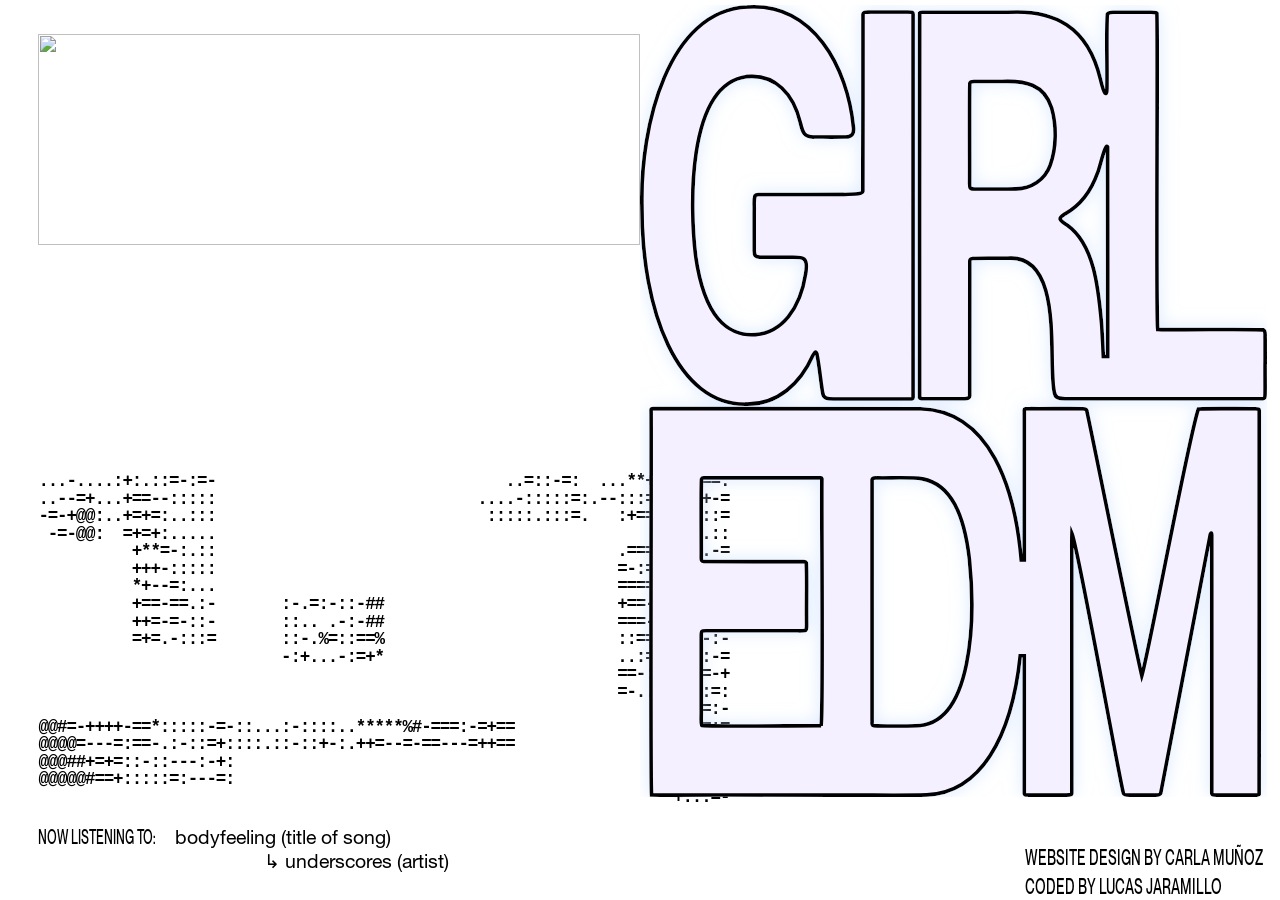
==== index.html @ 0735f45f "alingment" ====
<!DOCTYPE html>
<html lang="en">

<head>
	<meta charset="utf-8">
	<title>GIRL EDM</title>
	<meta name="viewport" content="width=device-width, initial-scale=1.0">
	<link rel="stylesheet" href="home.css" />
</head>

<body>
<div class="stage">

	<div class="left">
		<!-- photo / gif -->
		<img class="hero" src="gifs/girl%20edm.gif" alt="">

		<!-- ascii art -->
		<div class="ascii">
            <pre id="ascii" aria-hidden="true"></pre>
        
            		<!-- 3D links: the model path goes in data-model -->
		<a class="obj-link" id="link-scale" href="EdmScale.html" aria-label="music scale">
			<canvas data-model="web assets/OBJ/Asset 2.obj"></canvas>
		</a>
		<!-- change href="#" to blog.html once that page exists -->
		<a class="obj-link" id="link-blog" href="#" aria-label="blog and interviews">
			<canvas data-model="web assets/OBJ/Asset 3.obj"></canvas>
		</a>
		<!-- change href="#" to timeline.html once that page exists -->
		<a class="obj-link" id="link-timeline" href="#" aria-label="timeline">
			<canvas data-model="web assets/OBJ/Asset 1.obj"></canvas>
		</a>
        
        </div>

		<!-- now listening -->
		<div class="listen">
			<span class="listen-label">NOW LISTENING TO:</span>
			<span class="listen-song">bodyfeeling (title of song)</span>
			<span class="listen-artist">&#8627; underscores (artist)</span>
		</div>
	</div>

	<!-- big title -->
	<img class="title" src="web%20assets/girl%20edm%20title.svg" alt="GIRL EDM">

	<!-- credits -->
	<p class="credit">Website design by Carla Mu&ntilde;oz<br>Coded by Lucas Jaramillo</p>

</div>

<script>
// ascii art comes from the text file; it is spaced out to fill its box
(async function () {
	const pre = document.getElementById('ascii');
	const box = pre.parentElement;
	let rows = 1, cols = 1;

	function fit() {
		const lh = box.clientHeight / rows;           // rows fill the box height
		pre.style.fontSize = lh + 'px';
		pre.style.lineHeight = lh + 'px';
		pre.style.letterSpacing = '0px';
		// spread the columns so the art fills the box width
		pre.style.letterSpacing = ((box.clientWidth - pre.offsetWidth) / cols) + 'px';
	}

	try {
		const res = await fetch('ascii-art (1).txt');
		const text = (await res.text()).replace(/\r/g, '').replace(/\s+$/, '');
		const lines = text.split('\n');
		rows = lines.length;
		cols = Math.max(...lines.map((l) => l.length));
		pre.textContent = text;
		fit();
		window.addEventListener('resize', fit);
	} catch (e) {
		console.error('ascii art failed to load', e);
	}
})();
</script>

<script type="importmap">
{ "imports": {
	"three": "https://cdn.jsdelivr.net/npm/three@0.160.0/build/three.module.js",
	"three/addons/": "https://cdn.jsdelivr.net/npm/three@0.160.0/examples/jsm/"
} }
</script>

<script type="module">
import * as THREE from 'three';
import { OBJLoader } from 'three/addons/loaders/OBJLoader.js';
import { GLTFLoader } from 'three/addons/loaders/GLTFLoader.js';

const MAX_TURN = 0.5;       // how far each object turns toward the mouse (radians)
const EASE = 0.08;          // lower = lazier, higher = snappier
const OBJ_COLOR = 0x111111; // color of the .obj objects (they have no color of their own)

const mouse = { x: 0, y: 0 };
window.addEventListener('pointermove', (e) => {
	mouse.x = (e.clientX / window.innerWidth) * 2 - 1;
	mouse.y = (e.clientY / window.innerHeight) * 2 - 1;
});

const objLoader = new OBJLoader();
const gltfLoader = new GLTFLoader();

// loads .obj or .gltf/.glb depending on the file name
function loadModel(url, done) {
	if (/\.(gltf|glb)$/i.test(url)) {
		gltfLoader.load(url, (g) => done(g.scene));
	} else {
		objLoader.load(url, (obj) => {
			obj.traverse((c) => {
				if (c.isMesh) {
					c.material = new THREE.MeshStandardMaterial({
						color: OBJ_COLOR,
						roughness: 0.5,
						metalness: 0.2,
						side: THREE.DoubleSide
					});
				}
			});
			done(obj);
		});
	}
}

// one small 3D scene per canvas
function setupObject(canvas) {
	const renderer = new THREE.WebGLRenderer({ canvas, alpha: true, antialias: true });
	renderer.setPixelRatio(Math.min(window.devicePixelRatio, 2));

	const scene = new THREE.Scene();
	const camera = new THREE.PerspectiveCamera(30, 1, 0.1, 1000);
	scene.add(new THREE.AmbientLight(0xffffff, 1.2));
	const light = new THREE.DirectionalLight(0xffffff, 2);
	light.position.set(2, 3, 5);
	scene.add(light);

	const pivot = new THREE.Group(); // this is what turns toward the mouse
	scene.add(pivot);

	let size = null;

	// size the canvas and back the camera up until the whole object fits
	function fit() {
		const w = canvas.clientWidth, h = canvas.clientHeight;
		if (!w || !h) return;
		renderer.setSize(w, h, false);
		camera.aspect = w / h;
		camera.updateProjectionMatrix();
		if (size) {
			const t = Math.tan(THREE.MathUtils.degToRad(camera.fov / 2));
			const dist = Math.max(size.y / 2 / t, size.x / 2 / (t * camera.aspect));
			camera.position.set(0, 0, dist * 1.4 + size.z / 2);
		}
	}

	loadModel(canvas.dataset.model, (model) => {
		// if an object lies on its side or faces away, rotate it here, e.g.:
		// model.rotation.x = Math.PI / 2;
		const box = new THREE.Box3().setFromObject(model);
		size = box.getSize(new THREE.Vector3());
		model.position.sub(box.getCenter(new THREE.Vector3())); // center it on the pivot
		pivot.add(model);
		fit();
	});

	fit();

	return {
		fit,
		update() {
			pivot.rotation.y += (mouse.x * MAX_TURN - pivot.rotation.y) * EASE;
			pivot.rotation.x += (mouse.y * MAX_TURN - pivot.rotation.x) * EASE;
			renderer.render(scene, camera);
		}
	};
}

const items = [...document.querySelectorAll('.obj-link canvas')].map(setupObject);
window.addEventListener('resize', () => items.forEach((i) => i.fit()));

(function tick() {
	requestAnimationFrame(tick);
	items.forEach((i) => i.update());
})();
</script>
</body>

</html>
---- home.css ----
@font-face {
	font-family: 'Squeezed';
	src: url('OTNeueMontreal-MediumSqueezed.otf') format('opentype');
}
@font-face {
	font-family: 'Helv';
	src: url('HelveticaNeueLTStd-Roman.otf') format('opentype');
}

* { box-sizing: border-box; }

html, body {
	margin: 0;
	height: 100%;
	background: #fff;
	overflow: hidden;
}

/* The stage fills the whole window.
   Left column (.left) takes whatever width the title leaves over. */
.stage {
	position: fixed;
	inset: 0;
	display: flex;
	font-family: 'Squeezed', Impact, 'Arial Narrow', sans-serif;
	color: #000;
	/* text follows the smaller of width/height, so it never gets huge or tiny */
	font-size: min(1.6vw, 2.5vh);
}

/* big GIRL EDM title: keeps its own proportions, stuck to the right */
.title {
	position: top left;
    top: -2;
	z-index: 2;
	flex: none;
	align-self: flex-start;
	height: 88dvh;
	width: auto;
	margin: 0.5dvh 1vw 0 0;
}

.left {
	position: relative;
	z-index: 1;
	flex: 1;
	min-width: 0;
}
.left > * {
	position: absolute;
	margin: 0;
}

/* photo / gif: stretches across the left column */
.hero {
	left: 3vw;
	top: 3.8%;
	width: calc(100% - 1.5vw);   /* tucks slightly under the title */
	height: 48.4%;
	object-fit: cover;
	object-position: center 35%; /* keep the heads in frame when it gets cropped */
	z-index: 1;
}

/* ascii art: a box that ends well above the song text */
.ascii {
	left: 3vw;
	top: 52.6%;
	width: 108%;      /* was 118%: less stretched, so denser */
	height: 37%;
	z-index: 1;
}
.ascii pre {
	position: absolute;
	left: 0;
	top: 0;
	margin: 0;
	width: max-content;
	white-space: pre;
	font-family: Consolas, Menlo, 'Courier New', monospace;
	font-weight: 700;  /* bold */
	color: #000;
}

/* the three 3D links */
.obj-link {
	position: absolute;
	display: block;
	z-index: 3;
	cursor: pointer;
}
.obj-link canvas {
	width: 100%;
	height: 100%;
	display: block;
}
#link-scale    { left: 28.4%; top: 0%;    width: 27%;   height: 35.8%; }
#link-blog     { left: 55.4%; top: 18.4%; width: 25.7%; height: 38.4%; }
#link-timeline { left: 1.4%;  top: 53.2%; width: 32.4%; height: 20%;   }

/* now listening */
.listen {
	left: 3vw;
	top: 91.5%;
	z-index: 3;
	display: grid;
	grid-template-columns: auto auto;
	align-items: baseline;
	column-gap: 0.9em;
	white-space: nowrap;
	line-height: 1.25;
}
.listen-song,
.listen-artist {
	font-family: 'Helv', Arial, sans-serif;
	font-size: 0.95em;
}
.listen-artist {
	grid-column: 2;
	margin-left: 4.6em;
}

/* credits, bottom-right */
.credit {
	position: absolute;
	right: 1.3vw;
	top: 93.5%;
	margin: 0;
	z-index: 3;
	font-size: min(2.5vh, 2.5vh);
	line-height: 1.3;
	text-transform: uppercase;
}
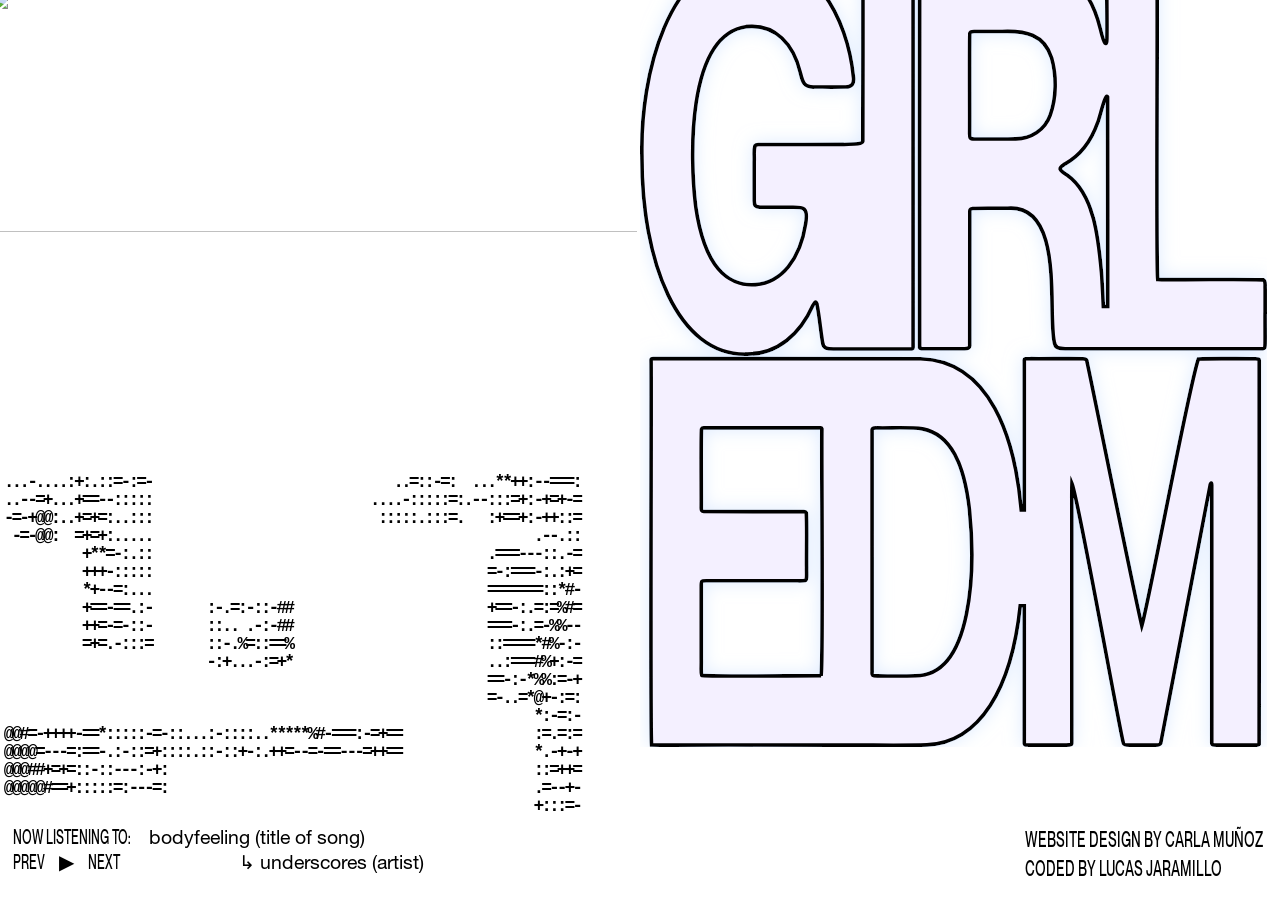
==== commit 698006b4: "music implementation" ====
--- a/index.html
+++ b/index.html
@@ -39,6 +39,11 @@
 			<span class="listen-label">NOW LISTENING TO:</span>
 			<span class="listen-song">bodyfeeling (title of song)</span>
 			<span class="listen-artist">&#8627; underscores (artist)</span>
+			<span class="listen-controls">
+			<button id="prev-btn" type="button" aria-label="previous song">PREV</button>
+			<button id="play-btn" type="button" aria-label="play or pause">&#9654;&#xFE0E;</button>
+			<button id="next-btn" type="button" aria-label="next song">NEXT</button>
+			</span>
 		</div>
 	</div>
 
@@ -188,6 +193,7 @@
 	items.forEach((i) => i.update());
 })();
 </script>
+<script src="player.js"></script>
 </body>
 
 </html>
--- a/home.css
+++ b/home.css
@@ -30,14 +30,15 @@
 
 /* big GIRL EDM title: keeps its own proportions, stuck to the right */
 .title {
-	position: top left;
+	position: relative;
     top: -2;
 	z-index: 2;
 	flex: none;
 	align-self: flex-start;
 	height: 88dvh;
 	width: auto;
-	margin: 0.5dvh 1vw 0 0;
+	margin: -5dvh 1vw 0 0; 
+
 }
 
 .left {
@@ -53,22 +54,24 @@
 
 /* photo / gif: stretches across the left column */
 .hero {
-	left: 3vw;
-	top: 3.8%;
-	width: calc(100% - 1.5vw);   /* tucks slightly under the title */
-	height: 48.4%;
+	left: 1vw;                    /* was 3vw */
+	top: -1%;                    /* was 3.8%, lines up with the title's top */
+	width: calc(100% + 0.5vw);    /* still tucks under the title, no gap */
+	height: 51.7%;                /* its bottom edge stays where it was */
 	object-fit: cover;
-	object-position: center 35%; /* keep the heads in frame when it gets cropped */
+	object-position: center 10%; /* was 35%, shows more of the top */
 	z-index: 1;
+    margin-left: -2.5dvh;
 }
 
 /* ascii art: a box that ends well above the song text */
 .ascii {
-	left: 3vw;
+	left: 1vw;
 	top: 52.6%;
-	width: 108%;      /* was 118%: less stretched, so denser */
-	height: 37%;
+	width: 90%;      /* was 118%: less stretched, so denser */
+	height: 38%;
 	z-index: 1;
+    margin-left: -1dvh;
 }
 .ascii pre {
 	position: absolute;
@@ -100,7 +103,7 @@
 
 /* now listening */
 .listen {
-	left: 3vw;
+	left: 1vw;
 	top: 91.5%;
 	z-index: 3;
 	display: grid;
@@ -120,11 +123,29 @@
 	margin-left: 4.6em;
 }
 
+.listen-controls {
+	grid-column: 1;
+	grid-row: 2;
+	display: flex;
+	align-items: center;
+	gap: 0.7em;
+}
+.listen-artist { grid-row: 2; }
+.listen-controls button {
+	all: unset;
+	cursor: pointer;
+	font: inherit;
+	line-height: 1;
+}
+.listen-controls button:hover { opacity: 0.5; }
+.listen-controls button:focus-visible { outline: 1px solid #000; }
+
 /* credits, bottom-right */
 .credit {
 	position: absolute;
 	right: 1.3vw;
-	top: 93.5%;
+	top: 91.5%;
+    margin-bottom: 2dvh;
 	margin: 0;
 	z-index: 3;
 	font-size: min(2.5vh, 2.5vh);
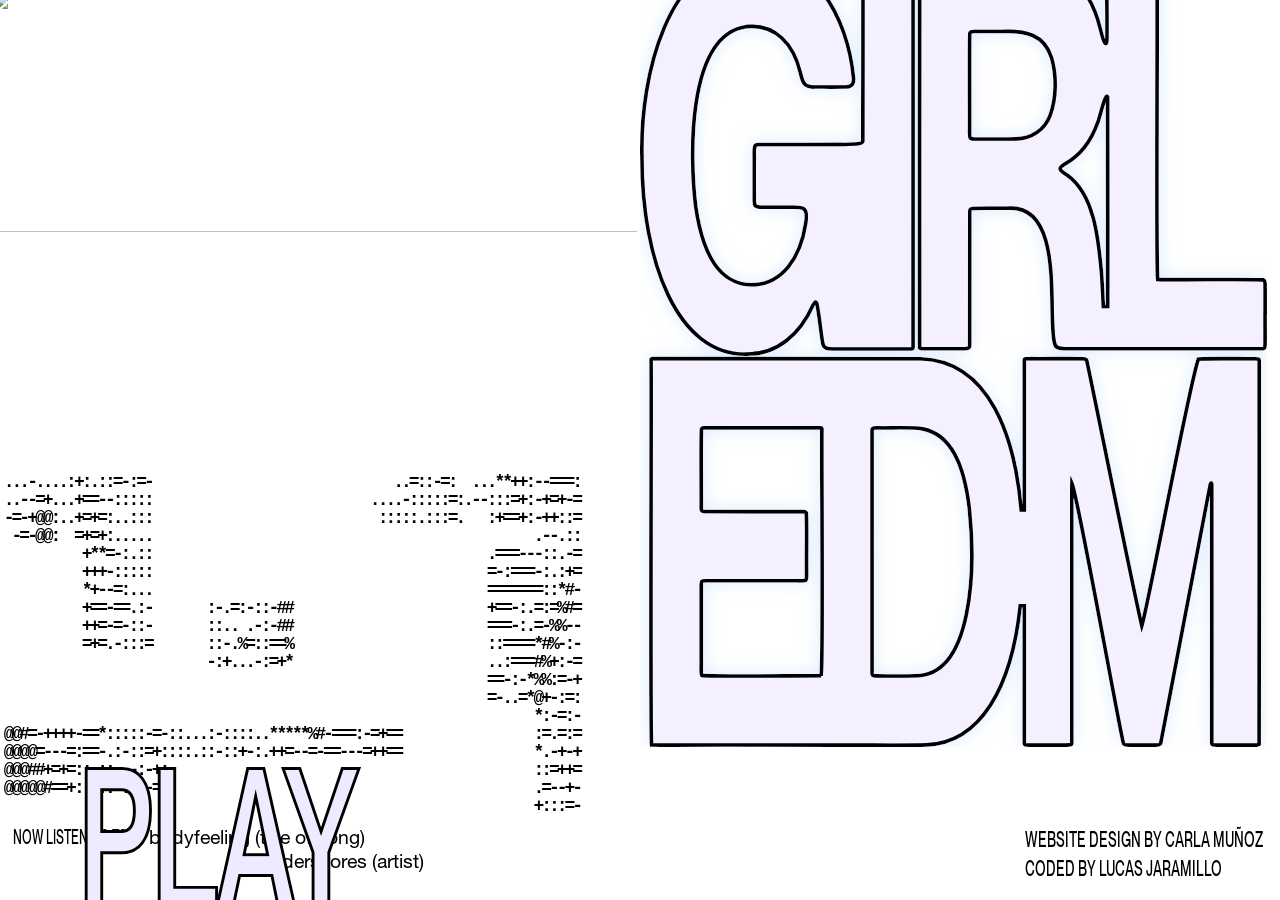
==== commit 36dd02ac: "playButton" ====
--- a/index.html
+++ b/index.html
@@ -14,7 +14,7 @@
 	<div class="left">
 		<!-- photo / gif -->
 		<img class="hero" src="gifs/girl%20edm.gif" alt="">
-
+		
 		<!-- ascii art -->
 		<div class="ascii">
             <pre id="ascii" aria-hidden="true"></pre>
@@ -39,11 +39,8 @@
 			<span class="listen-label">NOW LISTENING TO:</span>
 			<span class="listen-song">bodyfeeling (title of song)</span>
 			<span class="listen-artist">&#8627; underscores (artist)</span>
-			<span class="listen-controls">
-			<button id="prev-btn" type="button" aria-label="previous song">PREV</button>
-			<button id="play-btn" type="button" aria-label="play or pause">&#9654;&#xFE0E;</button>
-			<button id="next-btn" type="button" aria-label="next song">NEXT</button>
-			</span>
+			<button id="play-btn" class="play-big" type="button">PLAY</button>
+
 		</div>
 	</div>
 
--- a/home.css
+++ b/home.css
@@ -123,13 +123,28 @@
 	margin-left: 4.6em;
 }
 
-.listen-controls {
-	grid-column: 1;
-	grid-row: 2;
-	display: flex;
-	align-items: center;
-	gap: 0.7em;
+.play-big {
+	all: unset;
+	position: absolute;
+	left: 50%;
+	top: 27%;
+	transform: translate(-50%, -50%);
+	z-index: 4;
+	cursor: pointer;
+	font-family: 'Squeezed', Impact, 'Arial Narrow', sans-serif;
+	font-size: min(15vw, 26vh);   /* the size: raise it for bigger */
+	line-height: 1;
+	color: #eeeaff;               /* the same lavender as the title */
+	-webkit-text-stroke: 0.03em #000;
+	paint-order: stroke fill;
+	transition: opacity 0.3s;
 }
+.play-big:hover { color: #fff; }
+.play-big.playing { opacity: 0; }          /* fades away while music plays */
+.play-big.playing:hover { opacity: 1; }    /* hover over it to get PAUSE */
+.play-big:focus-visible { outline: 2px solid #000; 
+}
+
 .listen-artist { grid-row: 2; }
 .listen-controls button {
 	all: unset;
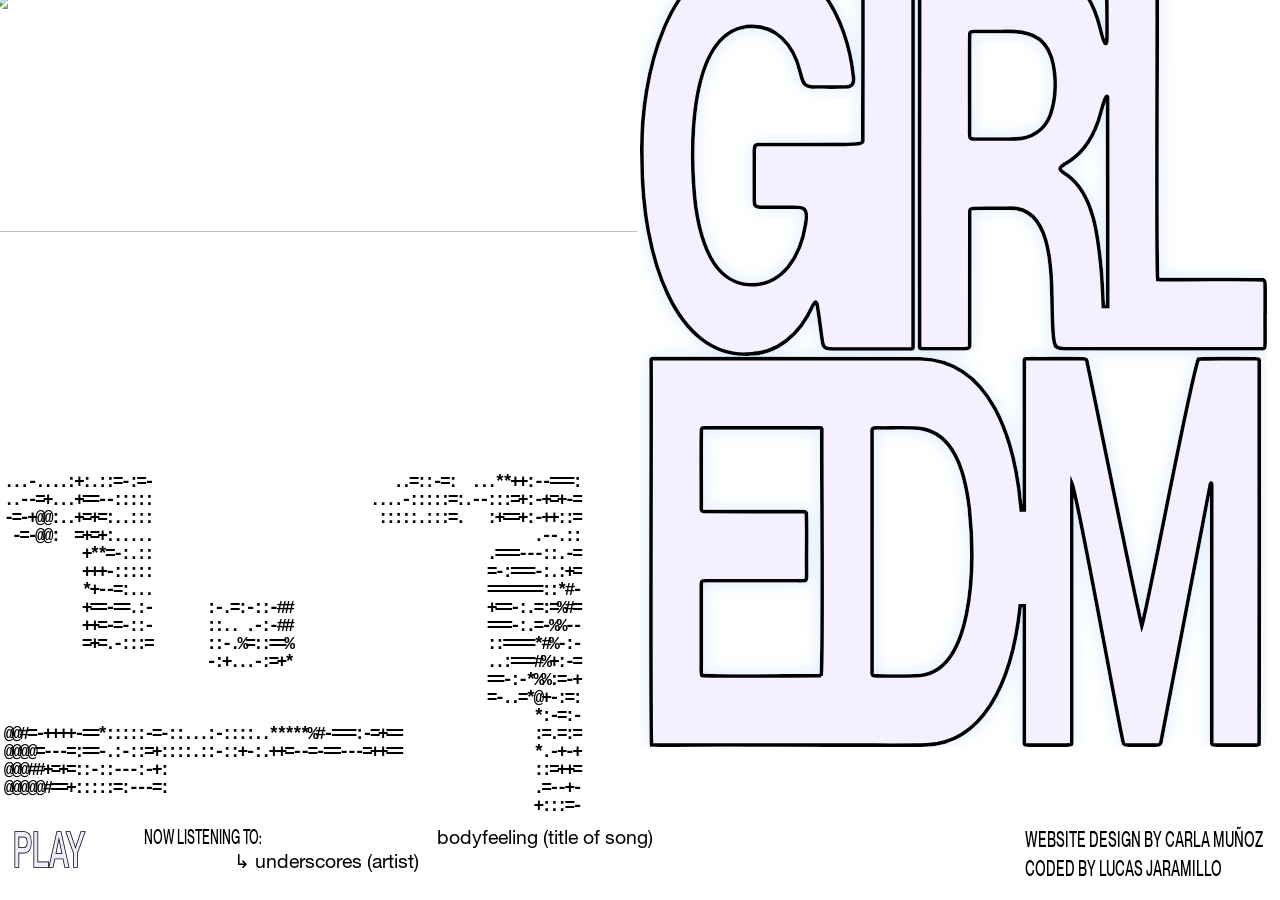
==== commit a3c9fa17: "play change" ====
--- a/index.html
+++ b/index.html
@@ -36,10 +36,10 @@
 
 		<!-- now listening -->
 		<div class="listen">
+			<button id="play-btn" class="play-btn" type="button">PLAY</button>
 			<span class="listen-label">NOW LISTENING TO:</span>
 			<span class="listen-song">bodyfeeling (title of song)</span>
 			<span class="listen-artist">&#8627; underscores (artist)</span>
-			<button id="play-btn" class="play-big" type="button">PLAY</button>
 
 		</div>
 	</div>
--- a/home.css
+++ b/home.css
@@ -123,27 +123,25 @@
 	margin-left: 4.6em;
 }
 
-.play-big {
+.play-btn {
 	all: unset;
-	position: absolute;
-	left: 50%;
-	top: 27%;
-	transform: translate(-50%, -50%);
-	z-index: 4;
+	grid-column: 1;
+	grid-row: 1 / span 2;
+	align-self: center;
+	min-width: 2.3em;          /* keeps the text from shifting when PLAY becomes PAUSE */
 	cursor: pointer;
 	font-family: 'Squeezed', Impact, 'Arial Narrow', sans-serif;
-	font-size: min(15vw, 26vh);   /* the size: raise it for bigger */
+	font-size: 2.4em;          /* the size: lower for smaller */
 	line-height: 1;
-	color: #eeeaff;               /* the same lavender as the title */
+	color: #eeeaff;
 	-webkit-text-stroke: 0.03em #000;
 	paint-order: stroke fill;
-	transition: opacity 0.3s;
 }
-.play-big:hover { color: #fff; }
-.play-big.playing { opacity: 0; }          /* fades away while music plays */
-.play-big.playing:hover { opacity: 1; }    /* hover over it to get PAUSE */
-.play-big:focus-visible { outline: 2px solid #000; 
-}
+.play-btn:hover { color: #fff; }
+.play-btn:focus-visible { outline: 2px solid #000; }
+
+.listen-label { grid-column: 2; grid-row: 1; }
+.listen-song  { grid-column: 3; grid-row: 1; }
 
 .listen-artist { grid-row: 2; }
 .listen-controls button {
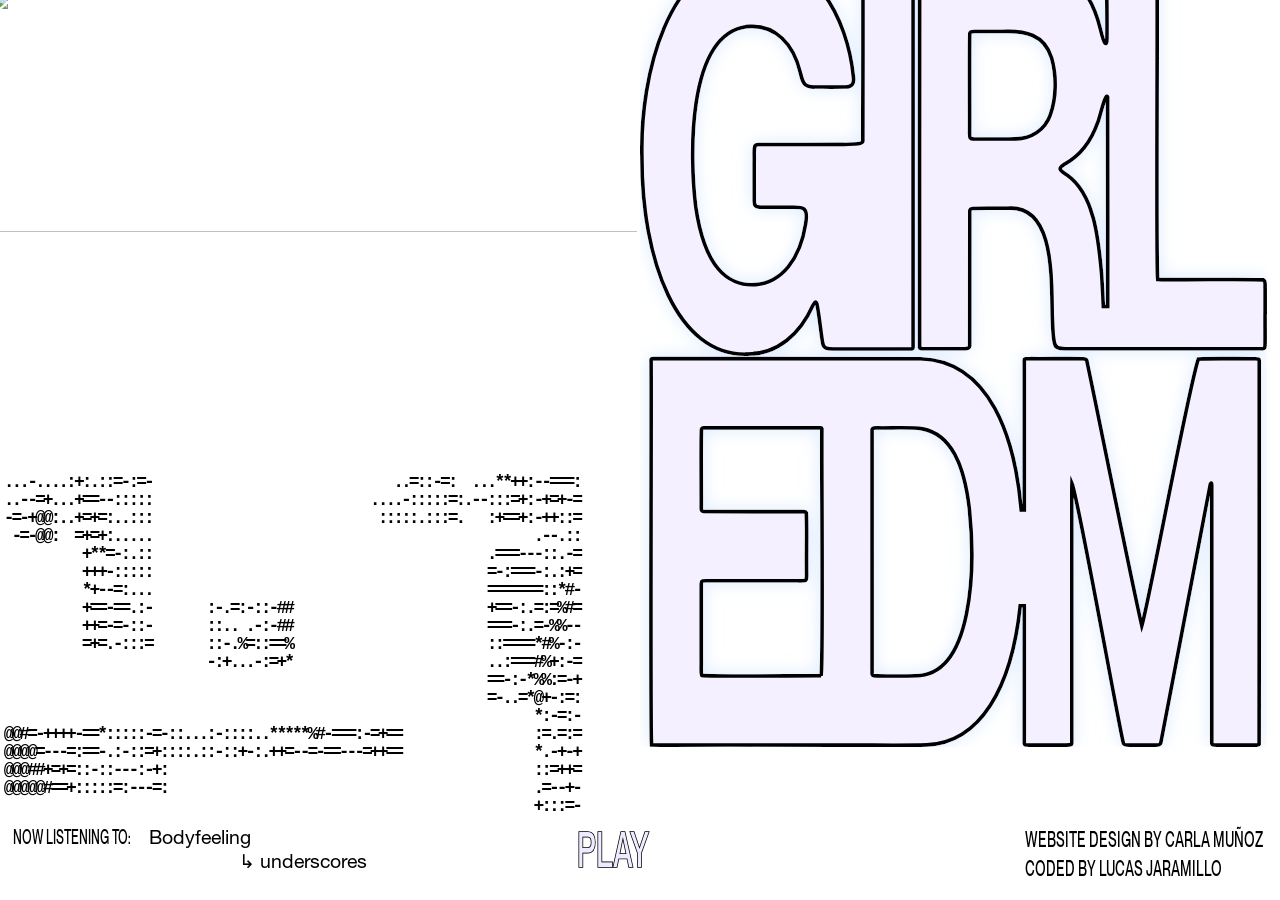
==== commit 5bd61ee0: "player.js" ====
--- a/index.html
+++ b/index.html
@@ -36,11 +36,10 @@
 
 		<!-- now listening -->
 		<div class="listen">
-			<button id="play-btn" class="play-btn" type="button">PLAY</button>
 			<span class="listen-label">NOW LISTENING TO:</span>
 			<span class="listen-song">bodyfeeling (title of song)</span>
 			<span class="listen-artist">&#8627; underscores (artist)</span>
-
+			<button id="play-btn" class="play-btn" type="button">PLAY</button>
 		</div>
 	</div>
 
--- a/home.css
+++ b/home.css
@@ -107,7 +107,7 @@
 	top: 91.5%;
 	z-index: 3;
 	display: grid;
-	grid-template-columns: auto auto;
+	grid-template-columns: auto 20em auto;
 	align-items: baseline;
 	column-gap: 0.9em;
 	white-space: nowrap;
@@ -125,7 +125,7 @@
 
 .play-btn {
 	all: unset;
-	grid-column: 1;
+	grid-column: 3;
 	grid-row: 1 / span 2;
 	align-self: center;
 	min-width: 2.3em;          /* keeps the text from shifting when PLAY becomes PAUSE */
@@ -140,10 +140,10 @@
 .play-btn:hover { color: #fff; }
 .play-btn:focus-visible { outline: 2px solid #000; }
 
-.listen-label { grid-column: 2; grid-row: 1; }
-.listen-song  { grid-column: 3; grid-row: 1; }
+.listen-label  { grid-column: 1; grid-row: 1; }
+.listen-song   { grid-column: 2; grid-row: 1; }
 
-.listen-artist { grid-row: 2; }
+.listen-artist { grid-column: 2; grid-row: 2; }   /* keep your margin-left line */
 .listen-controls button {
 	all: unset;
 	cursor: pointer;
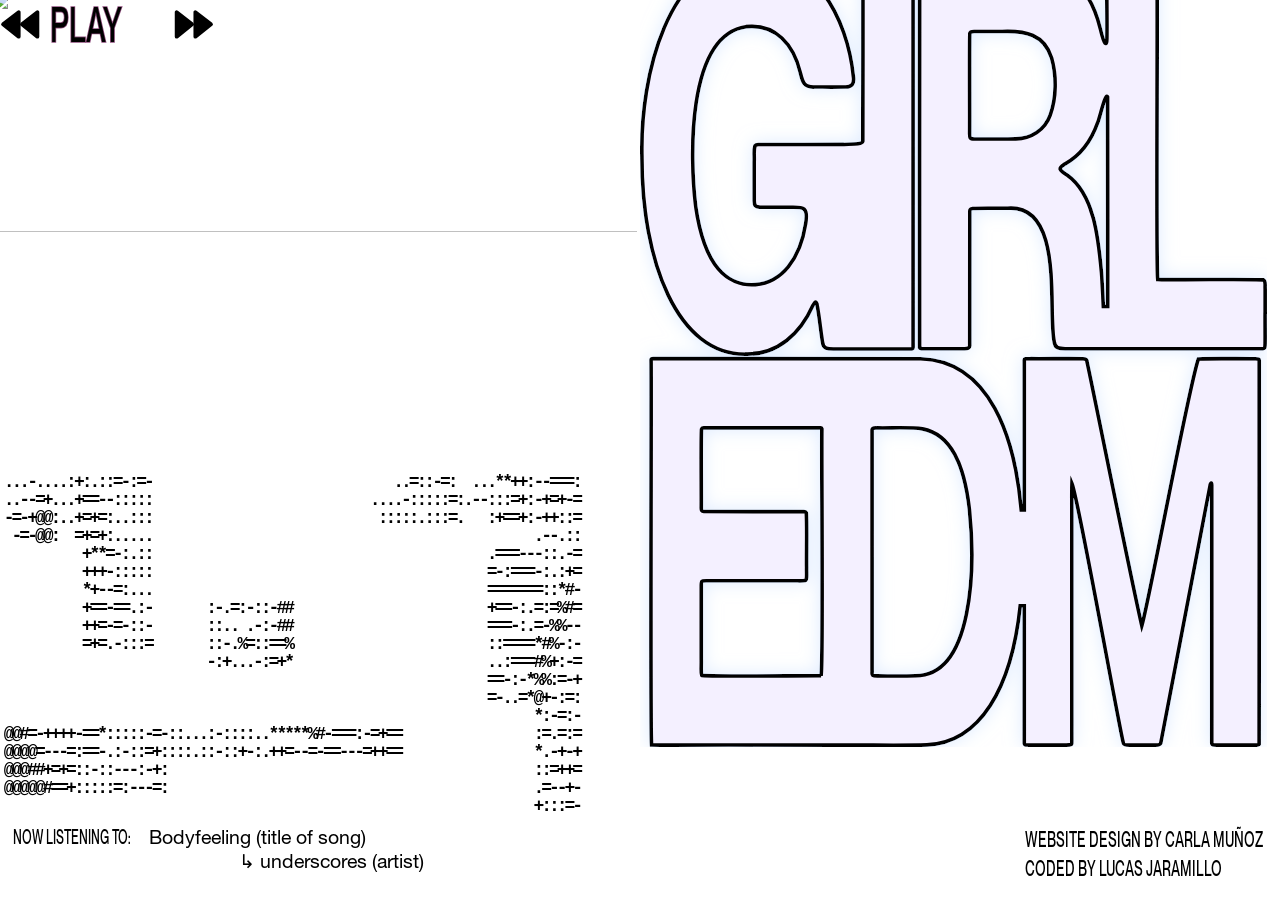
==== commit 35af45fd: "arrows" ====
--- a/index.html
+++ b/index.html
@@ -39,8 +39,26 @@
 			<span class="listen-label">NOW LISTENING TO:</span>
 			<span class="listen-song">bodyfeeling (title of song)</span>
 			<span class="listen-artist">&#8627; underscores (artist)</span>
-			<button id="play-btn" class="play-btn" type="button">PLAY</button>
 		</div>
+		<span class="listen-controls">
+			<span class="listen-controls">
+	<button id="prev-btn" type="button" aria-label="previous song">
+		<svg viewBox="44 95 420 322" aria-hidden="true">
+			<polygon points="72,128 72,385 234,256"/>
+			<polygon points="268,128 268,385 432,256"/>
+		</svg>
+	</button>
+
+	<button id="play-btn" class="play-btn" type="button">PLAY</button>
+
+	<button id="next-btn" type="button" aria-label="next song">
+		<svg viewBox="44 95 420 322" aria-hidden="true">
+			<polygon points="72,128 72,385 234,256"/>
+			<polygon points="268,128 268,385 432,256"/>
+		</svg>
+	</button>
+	</span>
+		</span>
 	</div>
 
 	<!-- big title -->
--- a/home.css
+++ b/home.css
@@ -107,7 +107,7 @@
 	top: 91.5%;
 	z-index: 3;
 	display: grid;
-	grid-template-columns: auto 20em auto;
+	grid-template-columns: auto auto auto;
 	align-items: baseline;
 	column-gap: 0.9em;
 	white-space: nowrap;
@@ -125,33 +125,52 @@
 
 .play-btn {
 	all: unset;
-	grid-column: 3;
-	grid-row: 1 / span 2;
 	align-self: center;
 	min-width: 2.3em;          /* keeps the text from shifting when PLAY becomes PAUSE */
 	cursor: pointer;
 	font-family: 'Squeezed', Impact, 'Arial Narrow', sans-serif;
 	font-size: 2.4em;          /* the size: lower for smaller */
 	line-height: 1;
-	color: #eeeaff;
-	-webkit-text-stroke: 0.03em #000;
+	color: #000000;
+	-webkit-text-stroke: 0.03em #5e0045b3;
 	paint-order: stroke fill;
 }
-.play-btn:hover { color: #fff; }
+.play-btn:hover { opacity: 0.5; }
 .play-btn:focus-visible { outline: 2px solid #000; }
 
 .listen-label  { grid-column: 1; grid-row: 1; }
 .listen-song   { grid-column: 2; grid-row: 1; }
 
 .listen-artist { grid-column: 2; grid-row: 2; }   /* keep your margin-left line */
-.listen-controls button {
+
+.listen-controls {
+	grid-column: 3;
+	grid-row: 1 / span 2;
+	align-self: center;
+	display: flex;
+	align-items: center;
+	gap: 0.5em;
+}
+#prev-btn,
+#next-btn {
 	all: unset;
 	cursor: pointer;
-	font: inherit;
-	line-height: 1;
+	color: #000;
 }
-.listen-controls button:hover { opacity: 0.5; }
-.listen-controls button:focus-visible { outline: 1px solid #000; }
+#prev-btn svg,
+#next-btn svg {
+	display: block;
+	height: 1.5em;          /* icon size: raise for bigger */
+	width: auto;
+	fill: currentColor;
+	stroke: currentColor;
+	stroke-width: 40;       /* this rounds the corners */
+	stroke-linejoin: round;
+}
+#prev-btn svg { transform: scaleX(-1); }   /* flips it to point backward */
+#next-btn:hover { opacity: 0.5; }
+#prev-btn:focus-visible,
+#next-btn:focus-visible { outline: 2px solid #000; }
 
 /* credits, bottom-right */
 .credit {
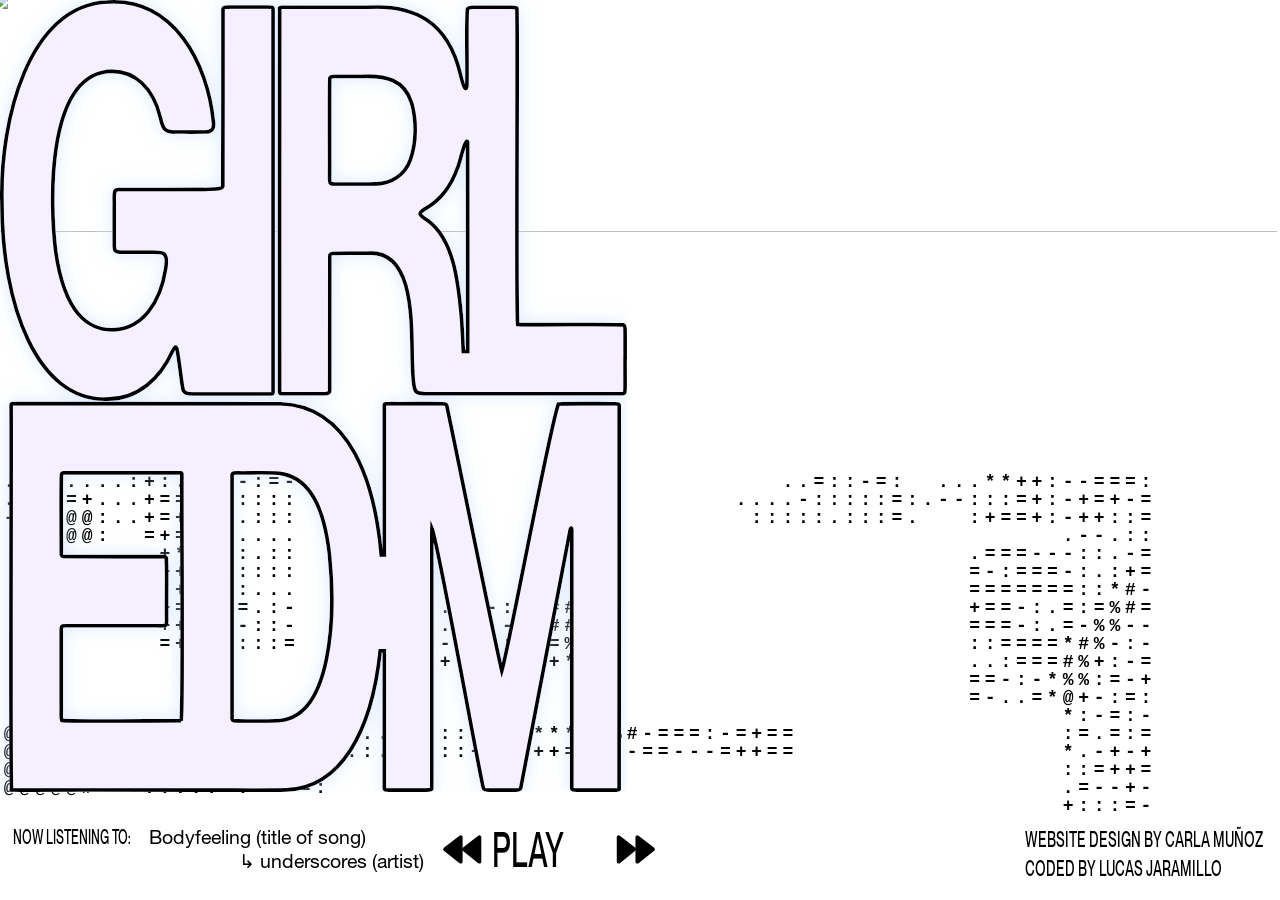
==== commit 05c415de: "raaahh" ====
--- a/index.html
+++ b/index.html
@@ -35,30 +35,26 @@
         </div>
 
 		<!-- now listening -->
-		<div class="listen">
-			<span class="listen-label">NOW LISTENING TO:</span>
-			<span class="listen-song">bodyfeeling (title of song)</span>
-			<span class="listen-artist">&#8627; underscores (artist)</span>
-		</div>
-		<span class="listen-controls">
-			<span class="listen-controls">
-	<button id="prev-btn" type="button" aria-label="previous song">
-		<svg viewBox="44 95 420 322" aria-hidden="true">
-			<polygon points="72,128 72,385 234,256"/>
-			<polygon points="268,128 268,385 432,256"/>
-		</svg>
-	</button>
-
-	<button id="play-btn" class="play-btn" type="button">PLAY</button>
-
-	<button id="next-btn" type="button" aria-label="next song">
-		<svg viewBox="44 95 420 322" aria-hidden="true">
-			<polygon points="72,128 72,385 234,256"/>
-			<polygon points="268,128 268,385 432,256"/>
-		</svg>
-	</button>
+	<div class="listen">
+	<span class="listen-label">NOW LISTENING TO:</span>
+	<span class="listen-song">bodyfeeling (title of song)</span>
+	<span class="listen-artist">&#8627; underscores (artist)</span>
+
+	<span class="listen-controls">
+		<button id="prev-btn" type="button" aria-label="previous song">
+			<svg viewBox="44 95 420 322" aria-hidden="true">
+				<polygon points="72,128 72,385 234,256"/>
+				<polygon points="268,128 268,385 432,256"/>
+			</svg>
+		</button>
+		<button id="play-btn" class="play-btn" type="button">PLAY</button>
+		<button id="next-btn" type="button" aria-label="next song">
+			<svg viewBox="44 95 420 322" aria-hidden="true">
+				<polygon points="72,128 72,385 234,256"/>
+				<polygon points="268,128 268,385 432,256"/>
+			</svg>
+		</button>
 	</span>
-		</span>
 	</div>
 
 	<!-- big title -->
--- a/home.css
+++ b/home.css
@@ -102,47 +102,23 @@
 #link-timeline { left: 1.4%;  top: 53.2%; width: 32.4%; height: 20%;   }
 
 /* now listening */
+/* now listening */
 .listen {
-	left: 1vw;
-	top: 91.5%;
+	left: var(--edge, 1vw);
+	top: var(--bottom-row, 91.5%);
 	z-index: 3;
 	display: grid;
 	grid-template-columns: auto auto auto;
+	column-gap: 0.9em;
 	align-items: baseline;
-	column-gap: 0.9em;
 	white-space: nowrap;
 	line-height: 1.25;
 }
-.listen-song,
-.listen-artist {
-	font-family: 'Helv', Arial, sans-serif;
-	font-size: 0.95em;
-}
-.listen-artist {
-	grid-column: 2;
-	margin-left: 4.6em;
-}
+.listen-label  { grid-column: 1; grid-row: 1; }
+.listen-song   { grid-column: 2; grid-row: 1; font-family: 'Helv', Arial, sans-serif; font-size: 0.95em; }
+.listen-artist { grid-column: 2; grid-row: 2; margin-left: 4.6em; font-family: 'Helv', Arial, sans-serif; font-size: 0.95em; }
 
-.play-btn {
-	all: unset;
-	align-self: center;
-	min-width: 2.3em;          /* keeps the text from shifting when PLAY becomes PAUSE */
-	cursor: pointer;
-	font-family: 'Squeezed', Impact, 'Arial Narrow', sans-serif;
-	font-size: 2.4em;          /* the size: lower for smaller */
-	line-height: 1;
-	color: #000000;
-	-webkit-text-stroke: 0.03em #5e0045b3;
-	paint-order: stroke fill;
-}
-.play-btn:hover { opacity: 0.5; }
-.play-btn:focus-visible { outline: 2px solid #000; }
-
-.listen-label  { grid-column: 1; grid-row: 1; }
-.listen-song   { grid-column: 2; grid-row: 1; }
-
-.listen-artist { grid-column: 2; grid-row: 2; }   /* keep your margin-left line */
-
+/* play and arrows */
 .listen-controls {
 	grid-column: 3;
 	grid-row: 1 / span 2;
@@ -151,23 +127,30 @@
 	align-items: center;
 	gap: 0.5em;
 }
-#prev-btn,
-#next-btn {
+.listen-controls button {
 	all: unset;
 	cursor: pointer;
 	color: #000;
 }
-#prev-btn svg,
-#next-btn svg {
+.listen-controls button:hover { opacity: 0.5; }
+.listen-controls button:focus-visible { outline: 2px solid #000; }
+
+.listen-controls .play-btn {
+	min-width: 2.3em;
+	font-family: 'Squeezed', Impact, 'Arial Narrow', sans-serif;
+	font-size: 2.4em;
+	line-height: 1;
+}
+.listen-controls svg {
 	display: block;
-	height: 1.5em;          /* icon size: raise for bigger */
+	height: 1.5em;
 	width: auto;
 	fill: currentColor;
 	stroke: currentColor;
-	stroke-width: 40;       /* this rounds the corners */
+	stroke-width: 40;
 	stroke-linejoin: round;
 }
-#prev-btn svg { transform: scaleX(-1); }   /* flips it to point backward */
+#prev-btn svg { transform: scaleX(-1); } /* flips it to point backward */
 #next-btn:hover { opacity: 0.5; }
 #prev-btn:focus-visible,
 #next-btn:focus-visible { outline: 2px solid #000; }
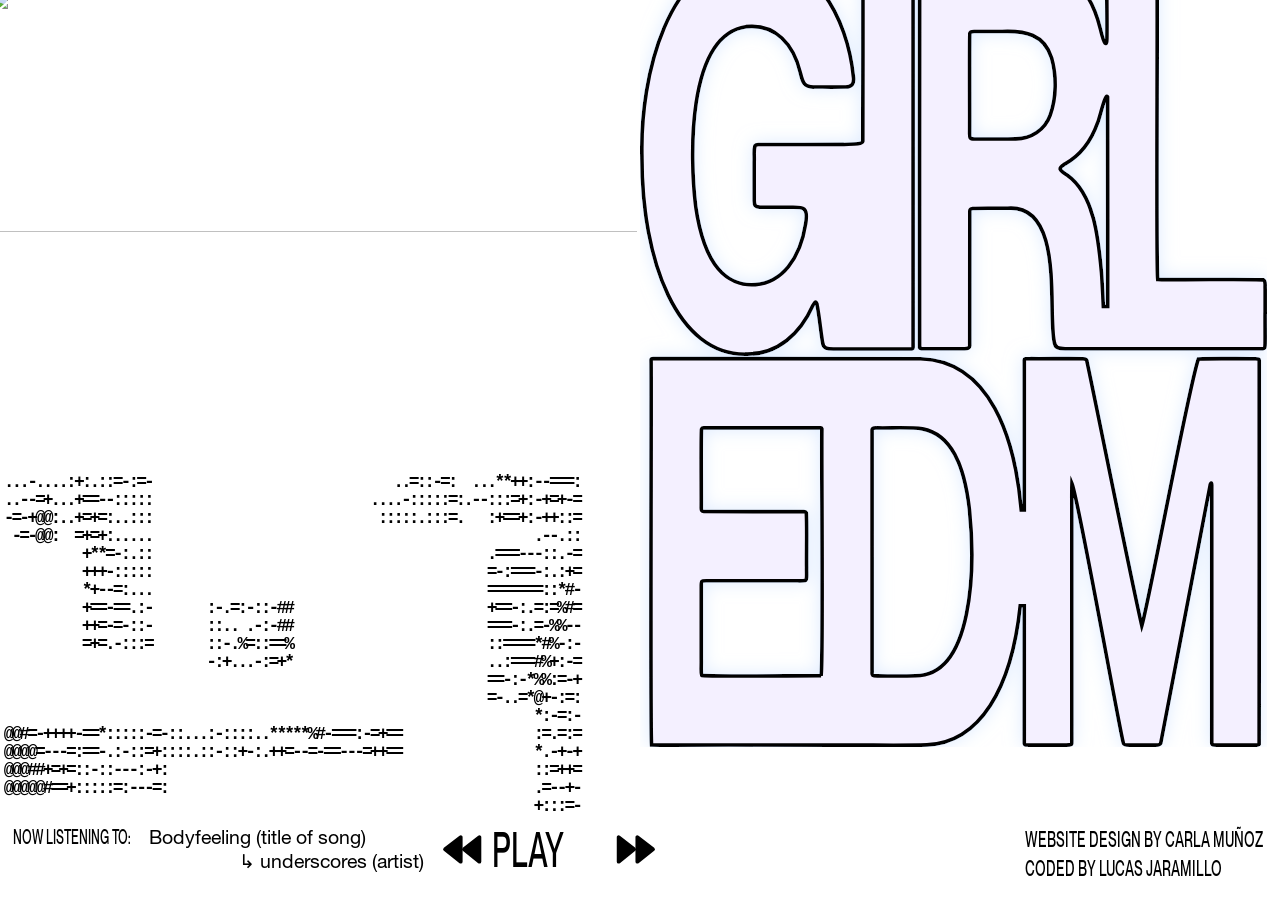
==== commit 3236d92e: "missing div" ====
--- a/index.html
+++ b/index.html
@@ -56,7 +56,7 @@
 		</button>
 	</span>
 	</div>
-
+	</div>
 	<!-- big title -->
 	<img class="title" src="web%20assets/girl%20edm%20title.svg" alt="GIRL EDM">
 
